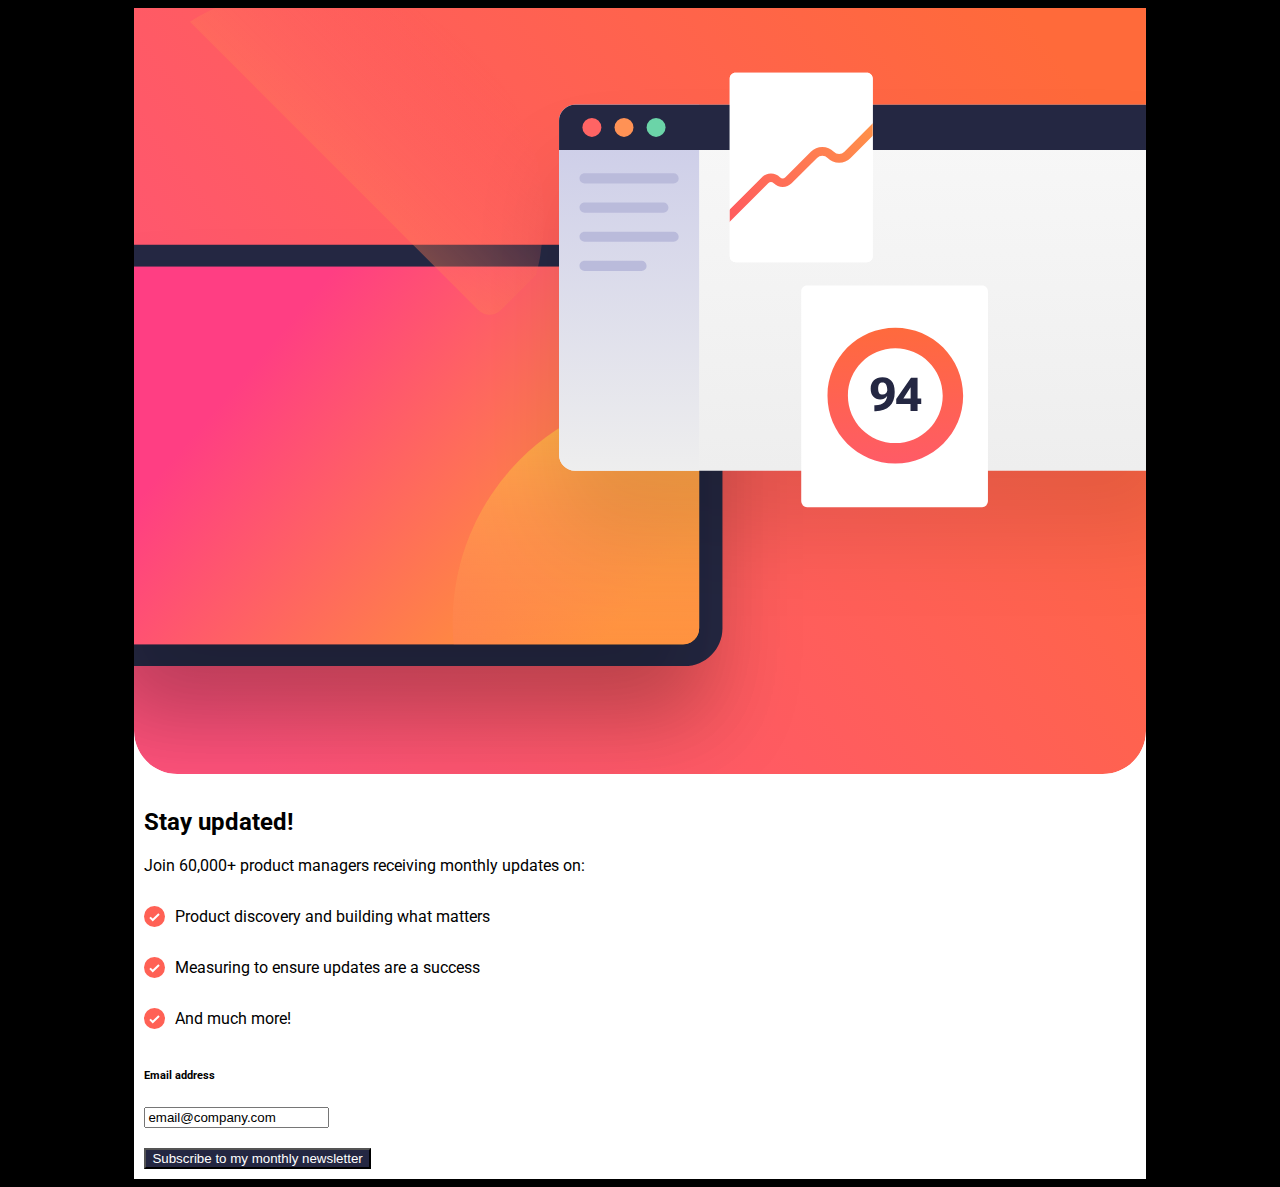
==== index.html @ 79bd35a1 "first commit" ====
<!DOCTYPE html>
<html lang="en">
<head>
    <meta charset="UTF-8">
    <meta name="viewport" content="width=device-width, initial-scale=1.0">
    <link rel="preconnect" href="https://fonts.googleapis.com">
<link rel="preconnect" href="https://fonts.gstatic.com" crossorigin>
<link href="https://fonts.googleapis.com/css2?family=DM+Serif+Display:ital@0;1&family=Figtree:ital,wght@0,300..900;1,300..900&family=Hanken+Grotesk:ital,wght@0,100..900;1,100..900&family=Inter:ital,opsz,wght@0,14..32,100..900;1,14..32,100..900&family=Karla:ital,wght@0,200..800;1,200..800&family=League+Spartan:wght@100..900&family=Outfit:wght@100..900&family=Roboto:ital,wght@0,100..900;1,100..900&display=swap" rel="stylesheet">
<link rel="stylesheet" href="index.css">
    <title>News-letter</title>
</head>
<body>
  <div class="maincontainer">
<div class="signup-img">
    <img src="illustration-sign-up-mobile.svg" alt="">
</div>

<div class="updates">
<h2>Stay updated!</h2>
<p>Join 60,000+ product managers receiving monthly updates on:</p>
<div class="product-list">
<img src="icon-list.svg" alt="">
<p>Product discovery and building what matters </p>
</div>

<div class="product-list">
    <img src="icon-list.svg" alt="">
    <p> Measuring to ensure updates are a success  </p>
    </div>

    <div class="product-list">
        <img src="icon-list.svg" alt="">
        <p> And much more!  </p>
        </div>

        <h6>Email address</h6>
<form action="email">
    <input type="text" id="email" email="email-address" value="email@company.com"><br>
</form>

<a href="success.html">
<button>Subscribe to my monthly newsletter</button>
</a>


        <!-- <form action="/action_page.php">
            <label for="fname">First name:</label><br>
            <input type="text" id="fname" name="fname" value="John"><br>
            <label for="lname">Last name:</label><br>
            <input type="text" id="lname" name="lname" value="Doe"><br><br>
            <input type="submit" value="Submit">
          </form>  -->





</div>



  </div>  





















    <!--    Thanks for subscribing! A confirmation email has been sent to ash@loremcompany.com. Please open it and click the button inside to confirm your subscription. Dismiss message -->


</body>
</html>
---- index.css ----
body{
    background-color: black;
    font-family: "Roboto", serif;
    font-optical-sizing: auto;
    font-weight: 400;
    font-style: normal;
    font-variation-settings:
}
.maincontainer{
    width: 80%;
    height:80%;
    background-color: white;
    margin: auto;
}

.signup-img img{
    width: 100%;
}

.updates{
    padding: 10px;
}


.product-list{
    display: flex;
    gap: 10px;
}


button{
    margin-top: 20px;
    background-color: hsl(234, 29%, 20%);
    color: white;
}

.success-main{ 
    width: 80%;
    height:100%;
    background-color: white;
    margin: auto;
    padding: 10px;

}

































/* 
.roboto-<uniquifier> {
    font-family: "Roboto", serif;
    font-optical-sizing: auto;
    font-weight: <weight>;
    font-style: normal;
    font-variation-settings:
      "wdth" 100;
  } */
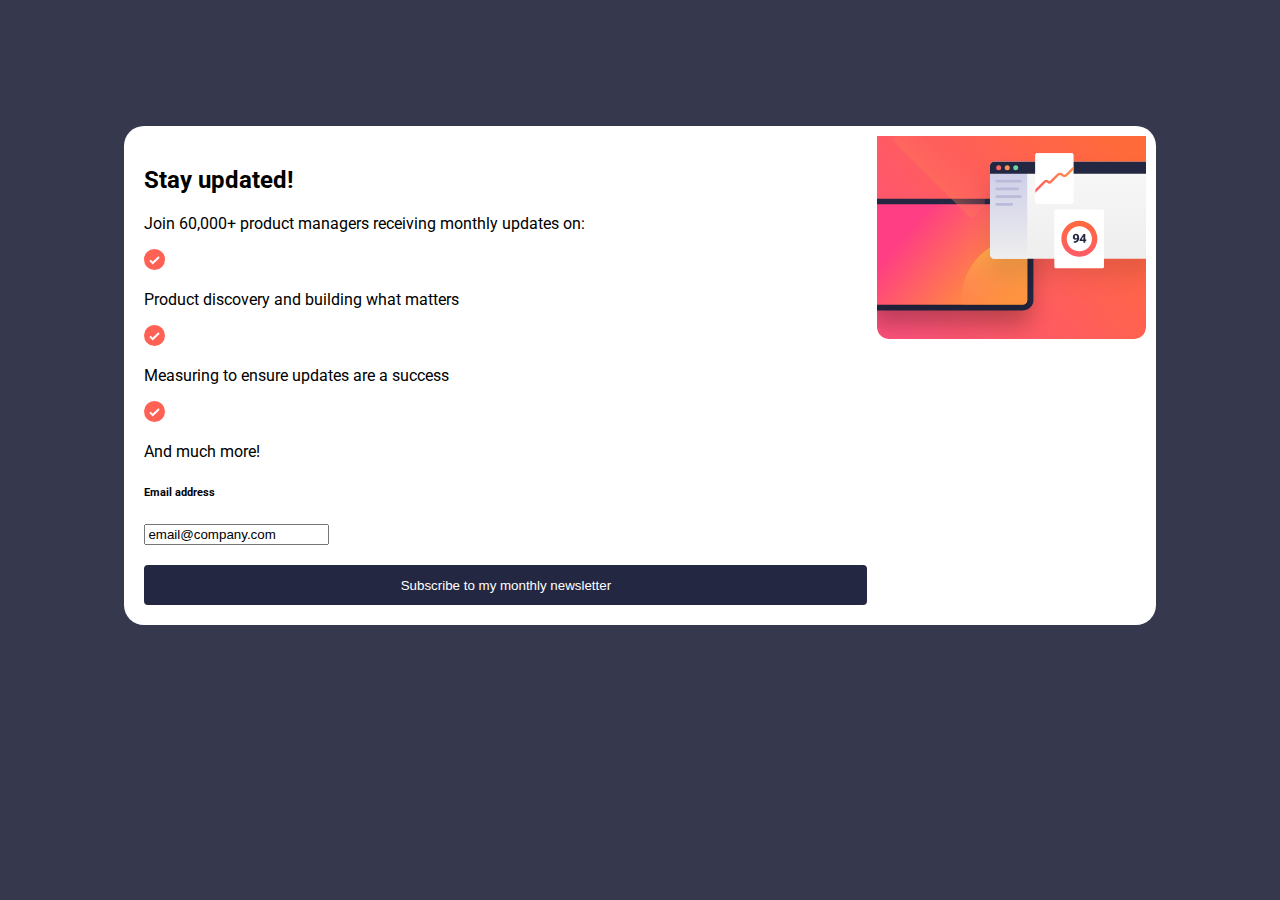
==== commit 88f75ed1: "update" ====
--- a/index.html
+++ b/index.html
@@ -1,49 +1,53 @@
 <!DOCTYPE html>
 <html lang="en">
+
 <head>
     <meta charset="UTF-8">
     <meta name="viewport" content="width=device-width, initial-scale=1.0">
     <link rel="preconnect" href="https://fonts.googleapis.com">
-<link rel="preconnect" href="https://fonts.gstatic.com" crossorigin>
-<link href="https://fonts.googleapis.com/css2?family=DM+Serif+Display:ital@0;1&family=Figtree:ital,wght@0,300..900;1,300..900&family=Hanken+Grotesk:ital,wght@0,100..900;1,100..900&family=Inter:ital,opsz,wght@0,14..32,100..900;1,14..32,100..900&family=Karla:ital,wght@0,200..800;1,200..800&family=League+Spartan:wght@100..900&family=Outfit:wght@100..900&family=Roboto:ital,wght@0,100..900;1,100..900&display=swap" rel="stylesheet">
-<link rel="stylesheet" href="index.css">
+    <link rel="preconnect" href="https://fonts.gstatic.com" crossorigin>
+    <link
+        href="https://fonts.googleapis.com/css2?family=DM+Serif+Display:ital@0;1&family=Figtree:ital,wght@0,300..900;1,300..900&family=Hanken+Grotesk:ital,wght@0,100..900;1,100..900&family=Inter:ital,opsz,wght@0,14..32,100..900;1,14..32,100..900&family=Karla:ital,wght@0,200..800;1,200..800&family=League+Spartan:wght@100..900&family=Outfit:wght@100..900&family=Roboto:ital,wght@0,100..900;1,100..900&display=swap"
+        rel="stylesheet">
+    <link rel="stylesheet" href="index.css">
     <title>News-letter</title>
 </head>
+
 <body>
-  <div class="maincontainer">
-<div class="signup-img">
-    <img src="illustration-sign-up-mobile.svg" alt="">
-</div>
-
-<div class="updates">
-<h2>Stay updated!</h2>
-<p>Join 60,000+ product managers receiving monthly updates on:</p>
-<div class="product-list">
-<img src="icon-list.svg" alt="">
-<p>Product discovery and building what matters </p>
-</div>
-
-<div class="product-list">
-    <img src="icon-list.svg" alt="">
-    <p> Measuring to ensure updates are a success  </p>
-    </div>
-
-    <div class="product-list">
-        <img src="icon-list.svg" alt="">
-        <p> And much more!  </p>
+    <div class="maincontainer">
+        <div class="signup-img">
+            <img src="illustration-sign-up-mobile.svg" alt="">
         </div>
 
-        <h6>Email address</h6>
-<form action="email">
-    <input type="text" id="email" email="email-address" value="email@company.com"><br>
-</form>
+        <div class="updates">
+            <h2>Stay updated!</h2>
+            <p>Join 60,000+ product managers receiving monthly updates on:</p>
+            <div class="product-list">
+                <img src="icon-list.svg" alt="">
+                <p>Product discovery and building what matters </p>
+            </div>
 
-<a href="success.html">
-<button>Subscribe to my monthly newsletter</button>
-</a>
+            <div class="product-list">
+                <img src="icon-list.svg" alt="">
+                <p> Measuring to ensure updates are a success </p>
+            </div>
+
+            <div class="product-list">
+                <img src="icon-list.svg" alt="">
+                <p> And much more! </p>
+            </div>
+
+            <h6>Email address</h6>
+            <form action="email">
+                <input type="text" id="email" email="email-address" value="email@company.com"><br>
+            </form>
+
+            <a href="success.html">
+                <button>Subscribe to my monthly newsletter</button>
+            </a>
 
 
-        <!-- <form action="/action_page.php">
+            <!-- <form action="/action_page.php">
             <label for="fname">First name:</label><br>
             <input type="text" id="fname" name="fname" value="John"><br>
             <label for="lname">Last name:</label><br>
@@ -55,11 +59,11 @@
 
 
 
-</div>
+        </div>
 
 
 
-  </div>  
+    </div>
 
 
 
@@ -85,4 +89,5 @@
 
 
 </body>
+
 </html>--- a/index.css
+++ b/index.css
@@ -1,5 +1,4 @@
 body{
-    background-color: black;
     font-family: "Roboto", serif;
     font-optical-sizing: auto;
     font-weight: 400;
@@ -7,7 +6,7 @@
     font-variation-settings:
 }
 .maincontainer{
-    width: 80%;
+    width: 70%;
     height:80%;
     background-color: white;
     margin: auto;
@@ -19,31 +18,88 @@
 
 .updates{
     padding: 10px;
+    width: 100%;
 }
 
+form {
 
-.product-list{
-    display: flex;
-    gap: 10px;
+        width: 90%;
+       
 }
-
+form text{
+    font-weight:100
+    
+}
 
 button{
     margin-top: 20px;
     background-color: hsl(234, 29%, 20%);
     color: white;
+    border-radius: 4px;
+    border: none;
+    height: 40px;
+    width: 100%;
+}
+
+button:hover{
+    background-color: hsl(4, 100%, 67%);
+    cursor: pointer;
+
 }
 
 .success-main{ 
-    width: 80%;
+    width: 70%;
     height:100%;
     background-color: white;
     margin: auto;
     padding: 10px;
+}
+
+.success-main button{
+    /* margin-top: 100%; */
+}
+
+.success-main p{
+    width: 100%;
+}
+
+
+@media only screen and (min-width:768px){
+
+    body{
+        background-color: hsl(235, 18%, 26%);
+    }
+.maincontainer{
+    display: flex;
+    flex-direction:row;
+    flex-flow: row-reverse;
+    width: 80%;
+    height:50%;
+    background-color: white;
+    margin: auto;
+    margin-top: 10%;
+    margin-bottom: 10%;
+    border-radius: 20px;
+    padding: 10px;
+}
+
+.signup-img{
 
 }
 
+.signup-img img{
+    width: 100%;  
+}
 
+
+.success-main {
+    width: 40%;
+    border-radius: 15px;
+    height: 300px;
+    margin-top: 10%;
+}
+
+}
 
 
 
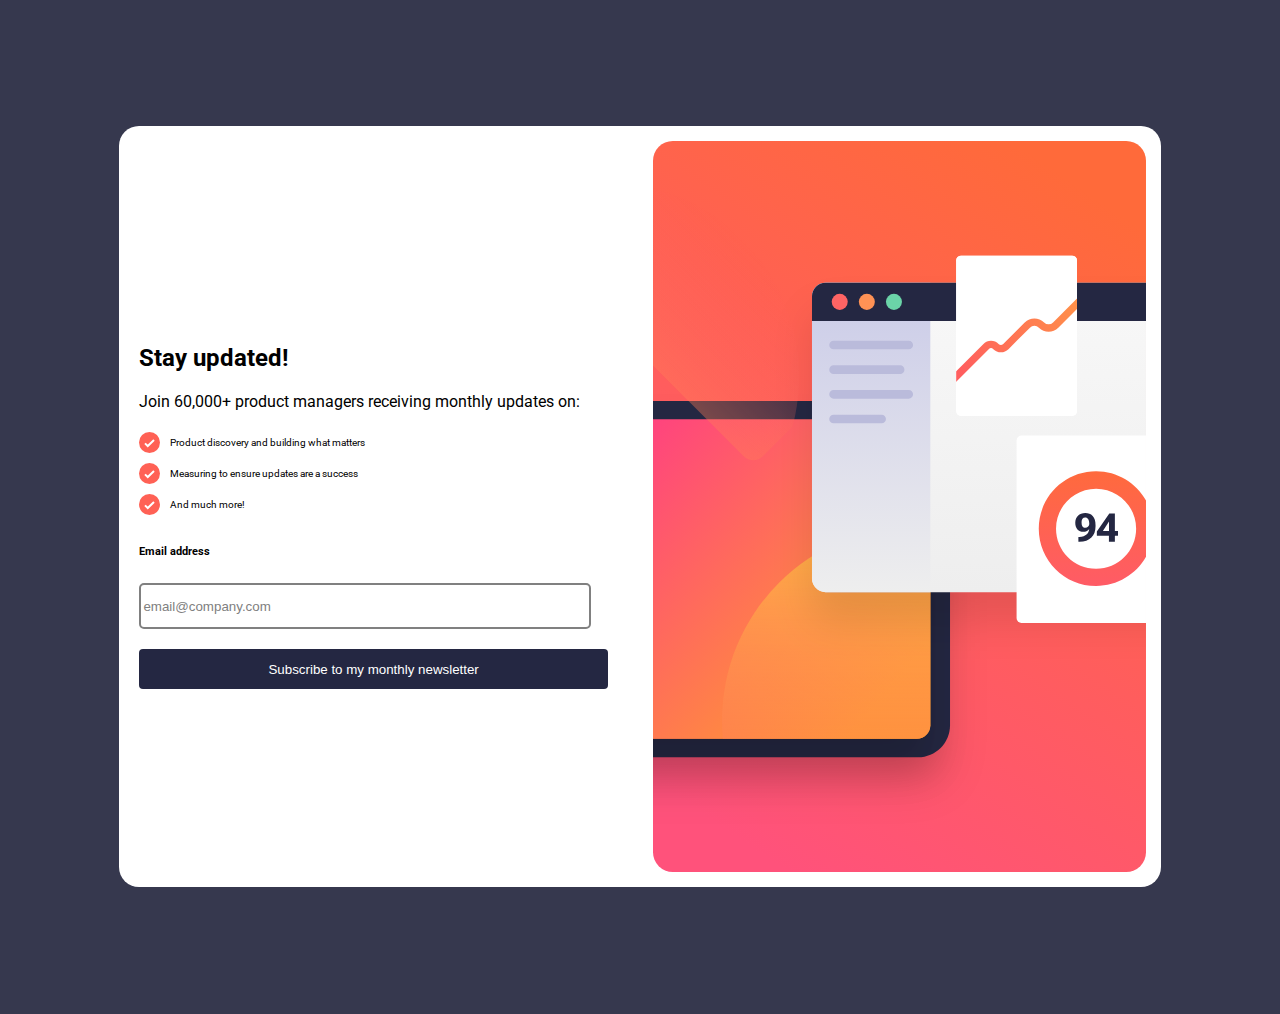
==== commit 889e6215: "update" ====
--- a/index.html
+++ b/index.html
@@ -19,6 +19,11 @@
             <img src="illustration-sign-up-mobile.svg" alt="">
         </div>
 
+
+        <div class="deskto-img">
+            <img src="illustration-sign-up-desktop.svg" alt="">
+        </div>
+
         <div class="updates">
             <h2>Stay updated!</h2>
             <p>Join 60,000+ product managers receiving monthly updates on:</p>
@@ -38,26 +43,15 @@
             </div>
 
             <h6>Email address</h6>
-            <form action="email">
-                <input type="text" id="email" email="email-address" value="email@company.com"><br>
-            </form>
+            <div class="form">
+                <form action="email">
+                    <input type="text" id="email" email="email-address" value="email@company.com"><br>
+                </form>
+            </div>
 
             <a href="success.html">
                 <button>Subscribe to my monthly newsletter</button>
             </a>
-
-
-            <!-- <form action="/action_page.php">
-            <label for="fname">First name:</label><br>
-            <input type="text" id="fname" name="fname" value="John"><br>
-            <label for="lname">Last name:</label><br>
-            <input type="text" id="lname" name="lname" value="Doe"><br><br>
-            <input type="submit" value="Submit">
-          </form>  -->
-
-
-
-
 
         </div>
 
@@ -85,7 +79,7 @@
 
 
 
-    <!--    Thanks for subscribing! A confirmation email has been sent to ash@loremcompany.com. Please open it and click the button inside to confirm your subscription. Dismiss message -->
+    <!--    Thanks for subscribing! A confirmation email has been sent to Please open it and click the button inside to confirm your subscription. Dismiss message -->
 
 
 </body>
--- a/index.css
+++ b/index.css
@@ -3,13 +3,16 @@
     font-optical-sizing: auto;
     font-weight: 400;
     font-style: normal;
-    font-variation-settings:
 }
 .maincontainer{
-    width: 70%;
+    width: 95%;
     height:80%;
     background-color: white;
     margin: auto;
+    display: flex;
+    flex-direction: column;
+    justify-content:center;
+    align-items: center;
 }
 
 .signup-img img{
@@ -20,25 +23,30 @@
     padding: 10px;
     width: 100%;
 }
+.product-list{
+    display: flex;
+    gap: 10px;
+}
 
-form {
 
-        width: 90%;
-       
-}
-form text{
-    font-weight:100
+form input{
+    color:grey;
+    background-color: white;
+    width: 90%;
+    border-radius: 5px;
+    border: 2px solid grey;
+ height: 40px;
     
 }
 
-button{
+a button{
     margin-top: 20px;
     background-color: hsl(234, 29%, 20%);
     color: white;
     border-radius: 4px;
     border: none;
     height: 40px;
-    width: 100%;
+    width: 95%;
 }
 
 button:hover{
@@ -47,16 +55,16 @@
 
 }
 
+.deskto-img{
+    display: none;
+}
+
 .success-main{ 
     width: 70%;
     height:100%;
     background-color: white;
     margin: auto;
     padding: 10px;
-}
-
-.success-main button{
-    /* margin-top: 100%; */
 }
 
 .success-main p{
@@ -73,23 +81,43 @@
     display: flex;
     flex-direction:row;
     flex-flow: row-reverse;
+    align-items: center;
+    gap: 15px;
     width: 80%;
-    height:50%;
+    height:40%;
     background-color: white;
     margin: auto;
     margin-top: 10%;
     margin-bottom: 10%;
     border-radius: 20px;
-    padding: 10px;
+    padding: 15px;
+}
+
+.updates{
+    width: 100%;
+    padding: 5px;
+}
+
+.product-list p{
+   font-size: 10px;
 }
 
 .signup-img{
-
+    display: none;
 }
 
-.signup-img img{
+.deskto-img{
+    display: flex;
+    width: 100%;
+}
+
+.deskto-img img{
+    width: 100%;
+}
+
+/* .signup-img img{
     width: 100%;  
-}
+} */
 
 
 .success-main {
